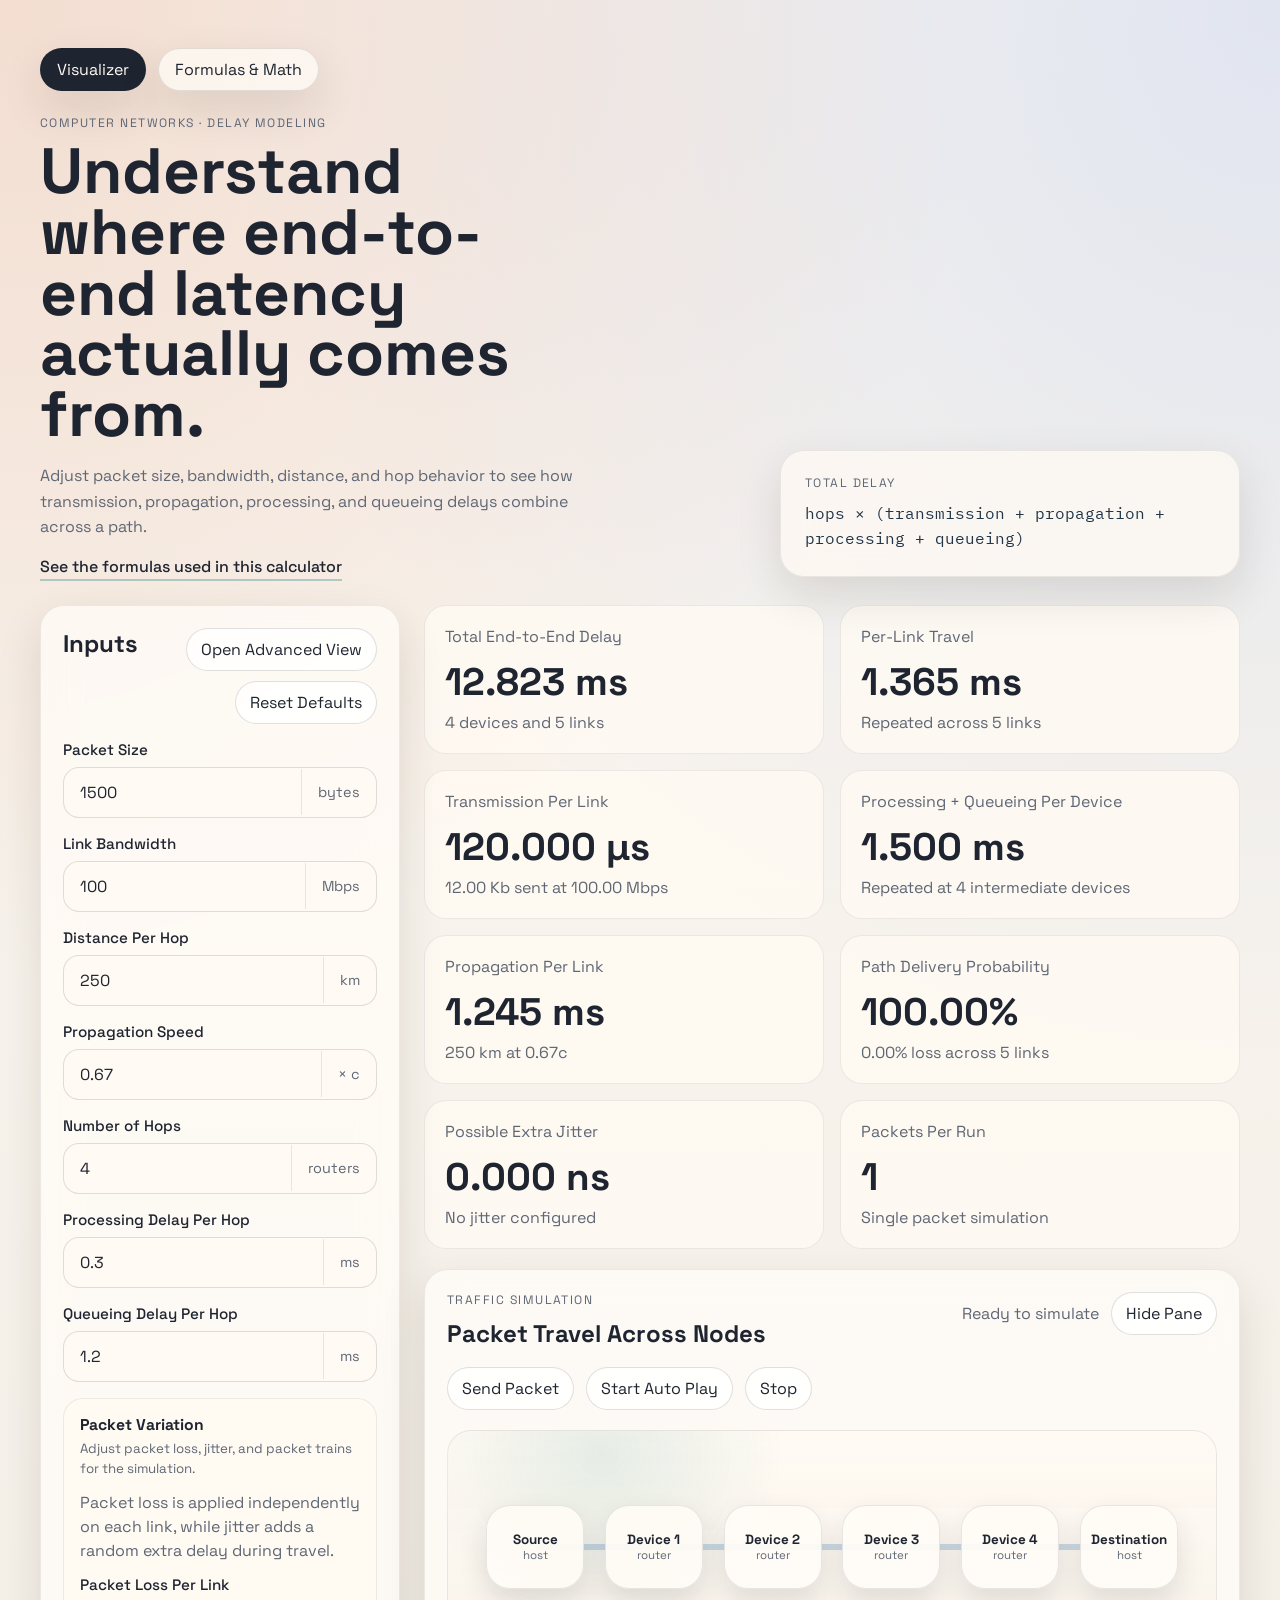
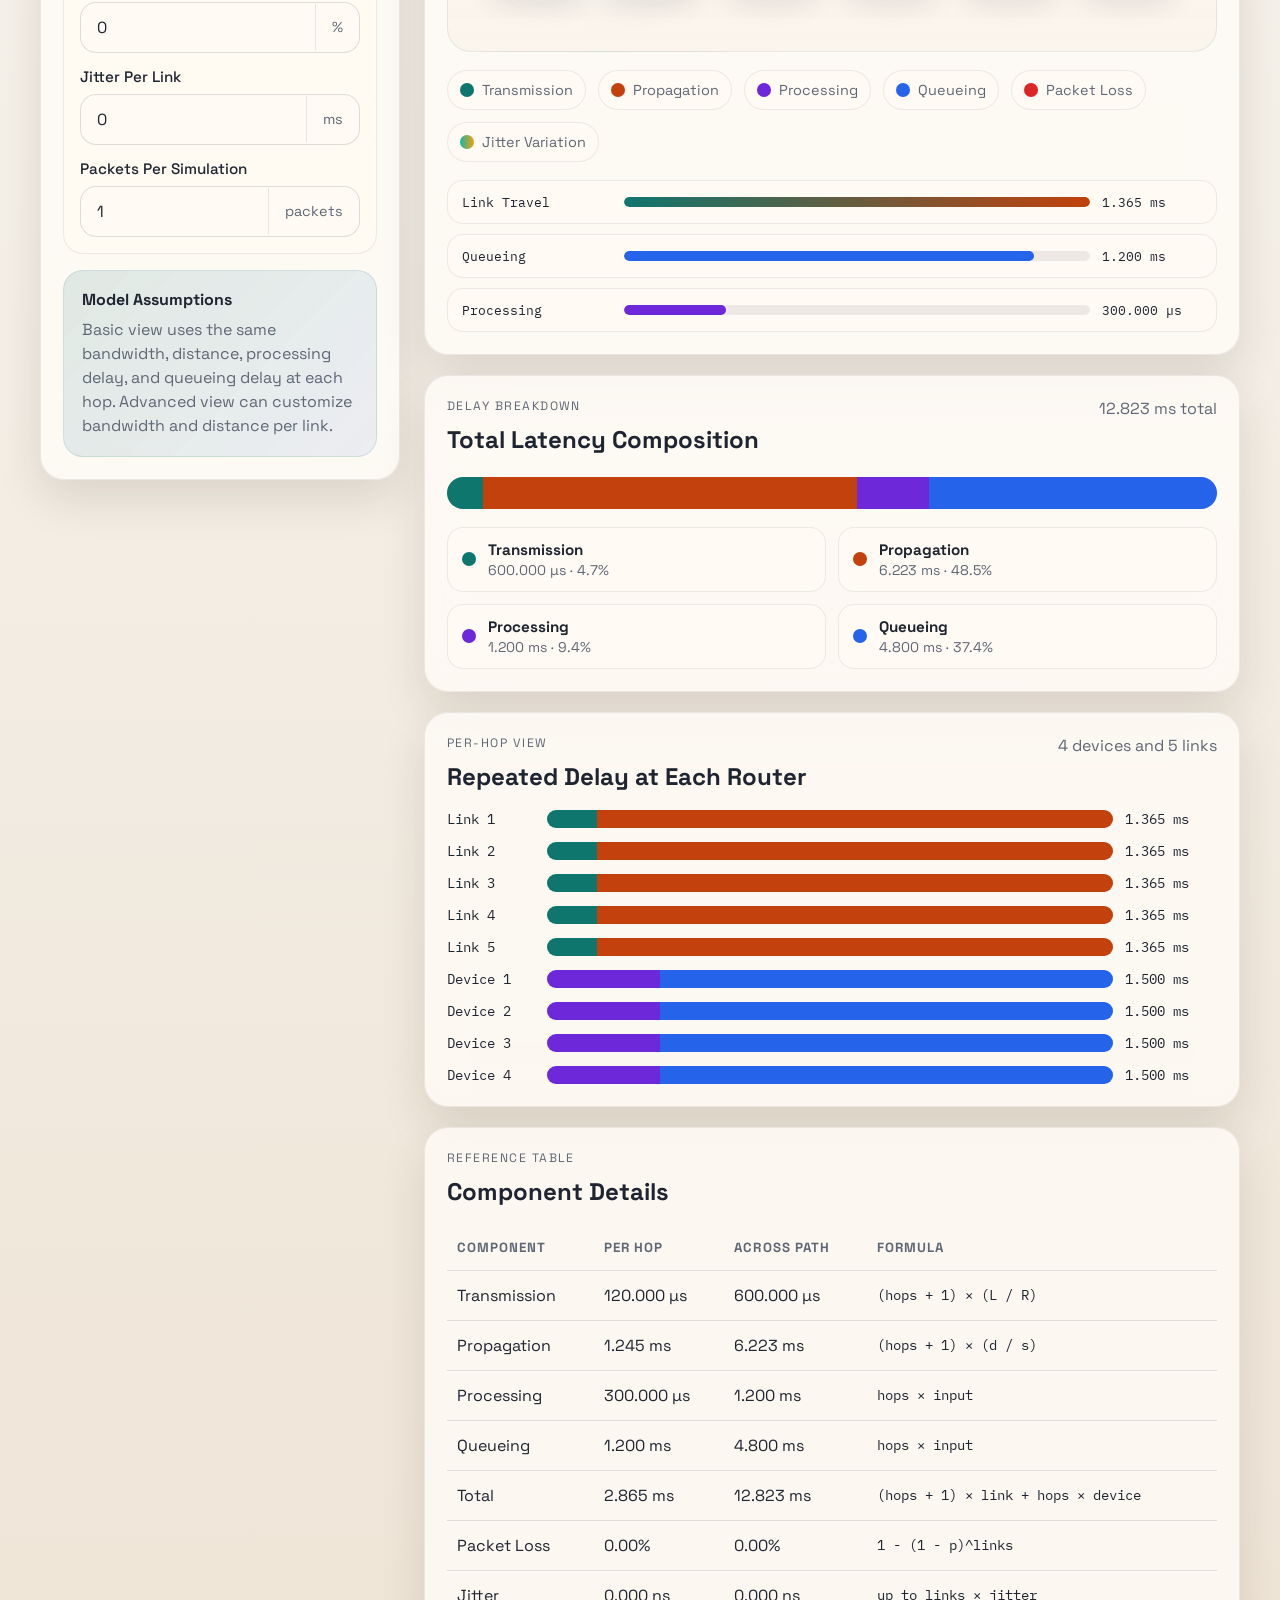
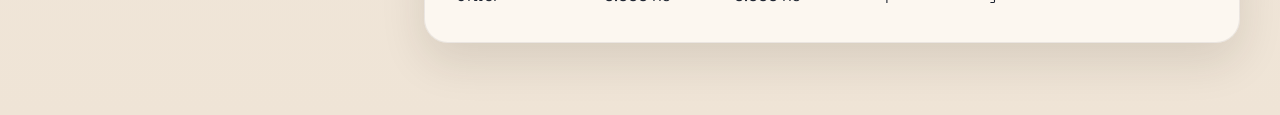
==== index.html @ 3c9ae309 "more updates" ====
<!DOCTYPE html>
<html lang="en">
  <head>
    <meta charset="UTF-8" />
    <meta name="viewport" content="width=device-width, initial-scale=1.0" />
    <title>Network Delay Visualizer</title>
    <link rel="preconnect" href="https://fonts.googleapis.com" />
    <link rel="preconnect" href="https://fonts.gstatic.com" crossorigin />
    <link
      href="https://fonts.googleapis.com/css2?family=Space+Grotesk:wght@400;500;700&family=IBM+Plex+Mono:wght@400;500&display=swap"
      rel="stylesheet"
    />
    <link rel="stylesheet" href="styles.css" />
  </head>
  <body>
    <main class="page-shell">
      <nav class="top-nav" aria-label="Primary">
        <a class="nav-link is-active" href="index.html">Visualizer</a>
        <a class="nav-link" href="formulas.html">Formulas &amp; Math</a>
      </nav>

      <section class="hero">
        <div class="hero-copy">
          <p class="eyebrow">Computer Networks · Delay Modeling</p>
          <h1>Understand where end-to-end latency actually comes from.</h1>
          <p class="hero-text">
            Adjust packet size, bandwidth, distance, and hop behavior to see how
            transmission, propagation, processing, and queueing delays combine
            across a path.
          </p>
          <p class="hero-link-row">
            <a class="inline-link" href="formulas.html">
              See the formulas used in this calculator
            </a>
          </p>
        </div>
        <div class="hero-formula">
          <p class="formula-label">Total Delay</p>
          <p class="formula">
            hops × (transmission + propagation + processing + queueing)
          </p>
        </div>
      </section>

      <section class="workspace">
        <form class="control-panel" id="controls">
          <div class="panel-heading">
            <h2>Inputs</h2>
            <div class="panel-actions">
              <button type="button" class="ghost-button" id="toggleAdvancedView">
                Open Advanced View
              </button>
              <button type="button" class="ghost-button" id="resetButton">
                Reset Defaults
              </button>
            </div>
          </div>

          <label class="control">
            <span>Packet Size</span>
            <div class="control-input">
              <input
                id="packetSize"
                name="packetSize"
                type="number"
                min="1"
                step="1"
                value="1500"
              />
              <span class="unit">bytes</span>
            </div>
          </label>

          <label class="control">
            <span>Link Bandwidth</span>
            <div class="control-input">
              <input
                id="bandwidthMbps"
                name="bandwidthMbps"
                type="number"
                min="0.001"
                step="0.001"
                value="100"
              />
              <span class="unit">Mbps</span>
            </div>
          </label>

          <label class="control">
            <span>Distance Per Hop</span>
            <div class="control-input">
              <input
                id="distanceKm"
                name="distanceKm"
                type="number"
                min="0"
                step="0.1"
                value="250"
              />
              <span class="unit">km</span>
            </div>
          </label>

          <label class="control">
            <span>Propagation Speed</span>
            <div class="control-input">
              <input
                id="propagationFactor"
                name="propagationFactor"
                type="number"
                min="0.01"
                max="1"
                step="0.01"
                value="0.67"
              />
              <span class="unit">× c</span>
            </div>
          </label>

          <label class="control">
            <span>Number of Hops</span>
            <div class="control-input">
              <input
                id="hops"
                name="hops"
                type="number"
                min="1"
                step="1"
                value="4"
              />
              <span class="unit">routers</span>
            </div>
          </label>

          <label class="control">
            <span>Processing Delay Per Hop</span>
            <div class="control-input">
              <input
                id="processingMs"
                name="processingMs"
                type="number"
                min="0"
                step="0.01"
                value="0.3"
              />
              <span class="unit">ms</span>
            </div>
          </label>

          <label class="control">
            <span>Queueing Delay Per Hop</span>
            <div class="control-input">
              <input
                id="queueingMs"
                name="queueingMs"
                type="number"
                min="0"
                step="0.01"
                value="1.2"
              />
              <span class="unit">ms</span>
            </div>
          </label>

          <section class="advanced-panel" id="advancedLinksPanel">
            <div class="advanced-panel-heading">
              <span>
                <strong>Packet Variation</strong>
                <small>
                  Adjust packet loss, jitter, and packet trains for the
                  simulation.
                </small>
              </span>
            </div>

            <p class="advanced-panel-copy">
              Packet loss is applied independently on each link, while jitter
              adds a random extra delay during travel.
            </p>

            <div class="advanced-panel-body">
              <label class="control">
                <span>Packet Loss Per Link</span>
                <div class="control-input">
                  <input
                    id="packetLossPercent"
                    name="packetLossPercent"
                    type="number"
                    min="0"
                    max="100"
                    step="0.1"
                    value="0"
                  />
                  <span class="unit">%</span>
                </div>
              </label>

              <label class="control">
                <span>Jitter Per Link</span>
                <div class="control-input">
                  <input
                    id="jitterMs"
                    name="jitterMs"
                    type="number"
                    min="0"
                    step="0.01"
                    value="0"
                  />
                  <span class="unit">ms</span>
                </div>
              </label>

              <label class="control">
                <span>Packets Per Simulation</span>
                <div class="control-input">
                  <input
                    id="packetCount"
                    name="packetCount"
                    type="number"
                    min="1"
                    max="100"
                    step="1"
                    value="1"
                  />
                  <span class="unit">packets</span>
                </div>
              </label>

              <div class="link-overrides-panel" id="linkOverridesPanel">
                <div class="advanced-link-grid" id="advancedLinkGrid"></div>
              </div>
            </div>
          </section>

          <div class="notes-card">
            <h3>Model Assumptions</h3>
            <p>
              Basic view uses the same bandwidth, distance, processing delay,
              and queueing delay at each hop. Advanced view can customize
              bandwidth and distance per link.
            </p>
          </div>
        </form>

        <section class="results-panel">
          <div class="summary-grid" id="summaryGrid"></div>

          <article class="visual-card simulation-card">
            <div class="card-header">
              <div>
                <p class="card-kicker">Traffic Simulation</p>
                <h2>Packet Travel Across Nodes</h2>
              </div>
              <div class="simulation-header-actions">
                <p class="card-caption" id="simulationStatus">
                  Ready to simulate
                </p>
                <button
                  type="button"
                  class="ghost-button simulation-toggle"
                  id="toggleSimulationPane"
                  aria-expanded="true"
                >
                  Hide Pane
                </button>
              </div>
            </div>

            <div class="simulation-pane-body" id="simulationPaneBody">
              <div class="simulation-controls" aria-label="Simulation controls">
                <button type="button" class="ghost-button" id="sendButton">
                  Send Packet
                </button>
                <button
                  type="button"
                  class="ghost-button"
                  id="toggleLoopButton"
                >
                  Start Auto Play
                </button>
                <button type="button" class="ghost-button" id="stopButton">
                  Stop
                </button>
              </div>

              <div class="simulation-stage" id="simulationStage">
                <div class="simulation-path" id="simulationPath"></div>
                <div class="packet-layer" id="packetLayer" aria-hidden="true"></div>
              </div>

              <div class="simulation-legend">
                <div class="legend-chip">
                  <span class="swatch" style="background:#0f766e;"></span>
                  <span>Transmission</span>
                </div>
                <div class="legend-chip">
                  <span class="swatch" style="background:#c2410c;"></span>
                  <span>Propagation</span>
                </div>
                <div class="legend-chip">
                  <span class="swatch" style="background:#6d28d9;"></span>
                  <span>Processing</span>
                </div>
                <div class="legend-chip">
                  <span class="swatch" style="background:#2563eb;"></span>
                  <span>Queueing</span>
                </div>
                <div class="legend-chip">
                  <span class="swatch" style="background:#dc2626;"></span>
                  <span>Packet Loss</span>
                </div>
                <div class="legend-chip">
                  <span
                    class="swatch"
                    style="background:linear-gradient(90deg, #14b8a6, #f59e0b);"
                  ></span>
                  <span>Jitter Variation</span>
                </div>
              </div>

              <div class="simulation-timeline" id="simulationTimeline"></div>
            </div>
          </article>

          <article class="visual-card">
            <div class="card-header">
              <div>
                <p class="card-kicker">Delay Breakdown</p>
                <h2>Total Latency Composition</h2>
              </div>
              <p class="card-caption" id="totalDelayLabel"></p>
            </div>
            <div class="stacked-bar" id="stackedBar" aria-hidden="true"></div>
            <div class="legend" id="legend"></div>
          </article>

          <article class="visual-card">
            <div class="card-header">
              <div>
                <p class="card-kicker">Per-Hop View</p>
                <h2>Repeated Delay at Each Router</h2>
              </div>
              <p class="card-caption" id="perHopLabel"></p>
            </div>
            <div class="hop-bars" id="hopBars"></div>
          </article>

          <article class="table-card">
            <div class="card-header">
              <div>
                <p class="card-kicker">Reference Table</p>
                <h2>Component Details</h2>
              </div>
            </div>
            <div class="table-wrap">
              <table>
                <thead>
                  <tr>
                    <th>Component</th>
                    <th>Per Hop</th>
                    <th>Across Path</th>
                    <th>Formula</th>
                  </tr>
                </thead>
                <tbody id="detailTable"></tbody>
              </table>
            </div>
          </article>
        </section>
      </section>
    </main>

    <script src="script.js"></script>
  </body>
</html>
---- styles.css ----
:root {
  --bg: #f4efe7;
  --panel: rgba(255, 252, 247, 0.8);
  --panel-strong: #fffaf3;
  --ink: #1e2430;
  --muted: #5f6775;
  --line: rgba(30, 36, 48, 0.12);
  --accent: #0f766e;
  --accent-2: #c2410c;
  --accent-3: #6d28d9;
  --accent-4: #2563eb;
  --shadow: 0 18px 45px rgba(40, 31, 20, 0.12);
  --radius: 24px;
}

* {
  box-sizing: border-box;
}

body {
  margin: 0;
  min-height: 100vh;
  font-family: "Space Grotesk", sans-serif;
  color: var(--ink);
  background:
    radial-gradient(circle at top left, rgba(194, 65, 12, 0.14), transparent 28%),
    radial-gradient(circle at top right, rgba(37, 99, 235, 0.12), transparent 30%),
    linear-gradient(180deg, #fbf7f1 0%, var(--bg) 55%, #efe4d6 100%);
}

button,
input {
  font: inherit;
}

.page-shell {
  width: min(1200px, calc(100% - 32px));
  margin: 0 auto;
  padding: 48px 0 72px;
}

.top-nav {
  display: flex;
  gap: 12px;
  margin-bottom: 24px;
  flex-wrap: wrap;
}

.nav-link,
.inline-link {
  color: var(--ink);
  text-decoration: none;
}

.nav-link {
  padding: 10px 16px;
  border-radius: 999px;
  border: 1px solid rgba(30, 36, 48, 0.12);
  background: rgba(255, 252, 247, 0.72);
  box-shadow: var(--shadow);
}

.nav-link.is-active {
  background: var(--ink);
  color: #fffaf3;
}

.hero-link-row {
  margin-top: 16px;
}

.inline-link {
  font-weight: 500;
  border-bottom: 2px solid rgba(15, 118, 110, 0.3);
  padding-bottom: 2px;
}

.hero {
  display: grid;
  gap: 24px;
  grid-template-columns: minmax(0, 1.4fr) minmax(280px, 0.9fr);
  align-items: end;
  margin-bottom: 28px;
}

.hero-single {
  grid-template-columns: 1fr;
}

.eyebrow,
.card-kicker,
.formula-label {
  margin: 0 0 10px;
  text-transform: uppercase;
  letter-spacing: 0.12em;
  font-size: 0.76rem;
  color: var(--muted);
}

h1,
h2,
h3,
p {
  margin: 0;
}

h1 {
  font-size: clamp(2.4rem, 5vw, 4.4rem);
  line-height: 0.95;
  max-width: 12ch;
}

.hero-text {
  margin-top: 18px;
  max-width: 58ch;
  line-height: 1.6;
  color: var(--muted);
}

.hero-formula {
  padding: 24px;
  border-radius: var(--radius);
  background: rgba(255, 250, 243, 0.72);
  border: 1px solid rgba(30, 36, 48, 0.08);
  box-shadow: var(--shadow);
  backdrop-filter: blur(18px);
}

.formula {
  font-family: "IBM Plex Mono", monospace;
  line-height: 1.6;
  color: #213547;
}

.workspace {
  display: grid;
  gap: 24px;
  grid-template-columns: minmax(280px, 360px) minmax(0, 1fr);
}

.control-panel,
.visual-card,
.table-card {
  border-radius: var(--radius);
  background: var(--panel);
  border: 1px solid rgba(30, 36, 48, 0.08);
  box-shadow: var(--shadow);
  backdrop-filter: blur(18px);
}

.control-panel {
  padding: 22px;
  display: grid;
  gap: 16px;
  align-self: start;
  position: sticky;
  top: 20px;
}

.panel-heading,
.card-header {
  display: flex;
  align-items: start;
  justify-content: space-between;
  gap: 16px;
}

.panel-actions {
  display: flex;
  gap: 10px;
  flex-wrap: wrap;
  justify-content: flex-end;
}

.ghost-button {
  border: 1px solid rgba(30, 36, 48, 0.14);
  background: rgba(255, 255, 255, 0.75);
  color: var(--ink);
  padding: 10px 14px;
  border-radius: 999px;
  cursor: pointer;
}

.control {
  display: grid;
  gap: 8px;
}

.control span:first-child {
  font-size: 0.95rem;
  font-weight: 500;
}

.control-input {
  display: grid;
  grid-template-columns: 1fr auto;
  align-items: center;
  border: 1px solid rgba(30, 36, 48, 0.14);
  background: var(--panel-strong);
  border-radius: 16px;
  overflow: hidden;
}

.control-input input {
  width: 100%;
  border: 0;
  background: transparent;
  padding: 14px 16px;
  color: var(--ink);
}

.control-input input:focus {
  outline: none;
}

.unit {
  padding: 14px 16px;
  border-left: 1px solid rgba(30, 36, 48, 0.1);
  color: var(--muted);
  font-size: 0.9rem;
  white-space: nowrap;
}

.notes-card {
  padding: 18px;
  border-radius: 20px;
  background: linear-gradient(135deg, rgba(15, 118, 110, 0.12), rgba(37, 99, 235, 0.08));
  border: 1px solid rgba(15, 118, 110, 0.12);
}

.notes-card h3 {
  font-size: 1rem;
  margin-bottom: 8px;
}

.notes-card p {
  color: var(--muted);
  line-height: 1.5;
}

.advanced-panel {
  display: grid;
  gap: 12px;
  padding: 16px;
  border-radius: 20px;
  background: rgba(255, 250, 243, 0.78);
  border: 1px solid rgba(30, 36, 48, 0.08);
}

.advanced-panel-heading span {
  display: grid;
  gap: 4px;
}

.advanced-panel-heading strong {
  font-size: 0.98rem;
}

.advanced-panel-heading small,
.advanced-panel-copy,
.advanced-link-meta {
  color: var(--muted);
  line-height: 1.5;
}

.advanced-panel-body {
  display: grid;
  gap: 14px;
}

.link-overrides-panel {
  display: grid;
  gap: 12px;
  padding-top: 6px;
  border-top: 1px solid rgba(30, 36, 48, 0.08);
}

.control-panel.is-basic .link-overrides-panel {
  display: none;
}

.control-panel.is-advanced .link-overrides-panel {
  display: grid;
}

.advanced-link-grid {
  display: grid;
  gap: 12px;
}

.advanced-link-card {
  display: grid;
  gap: 10px;
  padding: 14px;
  border-radius: 18px;
  background: rgba(255, 255, 255, 0.65);
  border: 1px solid rgba(30, 36, 48, 0.08);
}

.advanced-link-header {
  display: flex;
  align-items: baseline;
  justify-content: space-between;
  gap: 12px;
}

.advanced-link-inputs {
  display: grid;
  grid-template-columns: repeat(2, minmax(0, 1fr));
  gap: 10px;
}

.advanced-link-inputs .control {
  gap: 6px;
}

.results-panel {
  display: grid;
  gap: 20px;
}

.simulation-card {
  overflow: hidden;
}

.simulation-header-actions {
  display: grid;
  grid-template-columns: minmax(0, 1fr) auto;
  align-items: center;
  gap: 12px;
  justify-content: flex-end;
}

.simulation-toggle {
  white-space: nowrap;
}

.simulation-header-actions .card-caption {
  min-width: 0;
  min-height: 1.2em;
  white-space: nowrap;
  overflow: hidden;
  text-overflow: ellipsis;
}

.simulation-pane-body {
  display: grid;
  gap: 0;
}

.simulation-card.is-collapsed .simulation-pane-body {
  display: none;
}

.simulation-controls,
.simulation-legend {
  display: flex;
  gap: 12px;
  flex-wrap: wrap;
}

.simulation-controls {
  margin-top: 18px;
}

.simulation-stage {
  position: relative;
  min-height: 220px;
  margin-top: 20px;
  padding: 32px 18px 28px;
  border-radius: 24px;
  background:
    radial-gradient(circle at 20% 10%, rgba(15, 118, 110, 0.1), transparent 28%),
    linear-gradient(180deg, rgba(255, 250, 243, 0.94), rgba(249, 243, 234, 0.9));
  border: 1px solid rgba(30, 36, 48, 0.08);
}

.simulation-path {
  position: relative;
  min-height: 160px;
}

.packet-layer {
  position: absolute;
  inset: 0;
  pointer-events: none;
}

.path-link {
  position: absolute;
  height: 6px;
  border-radius: 999px;
  background: linear-gradient(90deg, rgba(15, 118, 110, 0.22), rgba(37, 99, 235, 0.22));
  transform: translateY(-50%);
}

.path-node {
  position: absolute;
  width: 98px;
  height: 84px;
  border-radius: 24px;
  transform: translate(-50%, -50%);
  background: rgba(255, 252, 247, 0.92);
  border: 1px solid rgba(30, 36, 48, 0.1);
  box-shadow: 0 14px 28px rgba(30, 36, 48, 0.12);
  display: grid;
  place-items: center;
  text-align: center;
  padding: 10px;
}

.path-node-copy {
  width: 100%;
  display: grid;
  justify-items: center;
  text-align: center;
}

.path-node strong,
.path-node span {
  display: block;
}

.path-node strong {
  font-size: 0.84rem;
  white-space: nowrap;
}

.path-node span {
  color: var(--muted);
  font-size: 0.72rem;
  line-height: 1.3;
}

.path-node.is-active {
  border-color: rgba(15, 118, 110, 0.35);
  box-shadow: 0 0 0 5px rgba(15, 118, 110, 0.12), 0 18px 30px rgba(30, 36, 48, 0.16);
}

.packet {
  position: absolute;
  top: 0;
  left: 0;
  width: var(--packet-size, 22px);
  height: var(--packet-size, 22px);
  border-radius: 50%;
  background: linear-gradient(135deg, #0f766e, #2563eb);
  box-shadow:
    0 0 0 var(--packet-glow, 6px) rgba(37, 99, 235, 0.12),
    0 10px 24px rgba(37, 99, 235, 0.28);
  transform: translate(-50%, -50%) scale(0);
  transition: transform 140ms ease;
}

.packet.is-visible {
  transform: translate(-50%, -50%) scale(1);
}

.packet.is-fading {
  opacity: 0;
}

.packet.is-lost {
  background: linear-gradient(135deg, #dc2626, #f97316);
  box-shadow:
    0 0 0 var(--packet-glow, 6px) rgba(220, 38, 38, 0.14),
    0 10px 24px rgba(220, 38, 38, 0.3);
}

.simulation-legend {
  margin-top: 18px;
}

.legend-chip {
  display: inline-flex;
  align-items: center;
  gap: 8px;
  padding: 10px 12px;
  border-radius: 999px;
  background: rgba(255, 250, 243, 0.82);
  border: 1px solid rgba(30, 36, 48, 0.08);
  color: var(--muted);
  font-size: 0.9rem;
}

.simulation-timeline {
  display: grid;
  gap: 10px;
  margin-top: 18px;
}

.timeline-step {
  display: grid;
  grid-template-columns: 150px minmax(0, 1fr) 100px;
  gap: 12px;
  align-items: center;
  padding: 12px 14px;
  border-radius: 16px;
  background: rgba(255, 250, 243, 0.82);
  border: 1px solid rgba(30, 36, 48, 0.08);
}

.timeline-step.is-active {
  border-color: rgba(15, 118, 110, 0.32);
  box-shadow: 0 0 0 4px rgba(15, 118, 110, 0.08);
}

.timeline-label,
.timeline-duration {
  font-family: "IBM Plex Mono", monospace;
  font-size: 0.84rem;
}

.timeline-track {
  height: 10px;
  border-radius: 999px;
  overflow: hidden;
  background: rgba(30, 36, 48, 0.08);
}

.timeline-fill {
  height: 100%;
  border-radius: 999px;
}

.formula-layout {
  display: grid;
  grid-template-columns: repeat(2, minmax(0, 1fr));
  gap: 20px;
}

.formula-card {
  padding: 24px;
  border-radius: var(--radius);
  background: var(--panel);
  border: 1px solid rgba(30, 36, 48, 0.08);
  box-shadow: var(--shadow);
  backdrop-filter: blur(18px);
}

.formula-card-wide {
  grid-column: 1 / -1;
}

.math-block,
.math-inline {
  font-family: "IBM Plex Mono", monospace;
  color: #213547;
}

.math-block {
  margin: 18px 0;
  padding: 18px;
  border-radius: 18px;
  background: rgba(255, 250, 243, 0.82);
  border: 1px solid rgba(30, 36, 48, 0.08);
  font-size: clamp(1rem, 2vw, 1.2rem);
  line-height: 1.7;
}

.formula-copy {
  color: var(--muted);
  line-height: 1.65;
}

.symbol-grid,
.worked-grid {
  display: grid;
  gap: 14px;
}

.symbol-grid {
  grid-template-columns: repeat(2, minmax(0, 1fr));
  margin-top: 18px;
}

.symbol-item,
.worked-step {
  padding: 16px;
  border-radius: 18px;
  background: rgba(255, 250, 243, 0.82);
  border: 1px solid rgba(30, 36, 48, 0.08);
}

.symbol-item {
  display: grid;
  gap: 6px;
}

.symbol-item strong {
  font-family: "IBM Plex Mono", monospace;
  font-size: 1.1rem;
}

.symbol-item span,
.worked-step p,
.explanation-list p {
  color: var(--muted);
  line-height: 1.6;
}

.worked-grid {
  grid-template-columns: repeat(2, minmax(0, 1fr));
  margin-top: 18px;
}

.worked-step {
  display: grid;
  gap: 8px;
}

.worked-step h3 {
  font-size: 1rem;
}

.explanation-list {
  display: grid;
  gap: 8px;
  margin-top: 12px;
}

.summary-grid {
  display: grid;
  grid-template-columns: repeat(2, minmax(0, 1fr));
  gap: 16px;
}

.summary-card {
  padding: 20px;
  border-radius: 22px;
  background: rgba(255, 250, 243, 0.8);
  border: 1px solid rgba(30, 36, 48, 0.08);
}

.summary-card p {
  color: var(--muted);
}

.summary-value {
  display: block;
  font-size: clamp(1.8rem, 3vw, 2.4rem);
  margin: 10px 0 6px;
}

.visual-card,
.table-card {
  padding: 22px;
}

.card-caption {
  color: var(--muted);
  text-align: right;
}

.stacked-bar {
  display: flex;
  height: 32px;
  border-radius: 999px;
  overflow: hidden;
  margin: 22px 0 18px;
  background: rgba(30, 36, 48, 0.08);
}

.stacked-bar-segment {
  min-width: 0;
}

.legend {
  display: grid;
  grid-template-columns: repeat(2, minmax(0, 1fr));
  gap: 12px;
}

.legend-item {
  display: flex;
  align-items: center;
  gap: 12px;
  padding: 12px 14px;
  border-radius: 16px;
  background: rgba(255, 250, 243, 0.8);
  border: 1px solid rgba(30, 36, 48, 0.08);
}

.swatch {
  width: 14px;
  height: 14px;
  border-radius: 999px;
  flex: 0 0 auto;
}

.legend-text {
  display: grid;
  gap: 2px;
}

.legend-text strong {
  font-size: 0.95rem;
}

.legend-text span {
  color: var(--muted);
  font-size: 0.88rem;
}

.hop-bars {
  display: grid;
  gap: 14px;
  margin-top: 18px;
}

.hop-row {
  display: grid;
  grid-template-columns: 88px minmax(0, 1fr) 92px;
  align-items: center;
  gap: 12px;
}

.hop-label,
.hop-total {
  font-family: "IBM Plex Mono", monospace;
  font-size: 0.88rem;
}

.hop-track {
  display: flex;
  height: 18px;
  border-radius: 999px;
  overflow: hidden;
  background: rgba(30, 36, 48, 0.08);
}

.table-wrap {
  overflow-x: auto;
  margin-top: 18px;
}

table {
  width: 100%;
  border-collapse: collapse;
}

th,
td {
  text-align: left;
  padding: 14px 10px;
  border-bottom: 1px solid var(--line);
}

th {
  color: var(--muted);
  font-size: 0.83rem;
  text-transform: uppercase;
  letter-spacing: 0.08em;
}

tbody tr:last-child td {
  border-bottom: 0;
}

.formula-cell {
  font-family: "IBM Plex Mono", monospace;
  font-size: 0.85rem;
}

@media (max-width: 980px) {
  .hero,
  .workspace,
  .formula-layout {
    grid-template-columns: 1fr;
  }

  .control-panel {
    position: static;
  }
}

@media (max-width: 680px) {
  .page-shell {
    width: min(100% - 20px, 1200px);
    padding-top: 28px;
  }

  .summary-grid,
  .legend,
  .symbol-grid,
  .worked-grid {
    grid-template-columns: 1fr;
  }

  .panel-actions {
    justify-content: flex-start;
  }

  .advanced-link-inputs {
    grid-template-columns: 1fr;
  }

  .simulation-header-actions {
    grid-template-columns: 1fr;
    justify-content: flex-start;
  }

  .timeline-step {
    grid-template-columns: 1fr;
  }

  .panel-heading,
  .card-header,
  .hop-row {
    grid-template-columns: 1fr;
  }

  .hop-row {
    display: grid;
  }

  .card-caption {
    text-align: left;
  }

  .simulation-header-actions .card-caption {
    white-space: normal;
    overflow: visible;
    text-overflow: clip;
  }
}
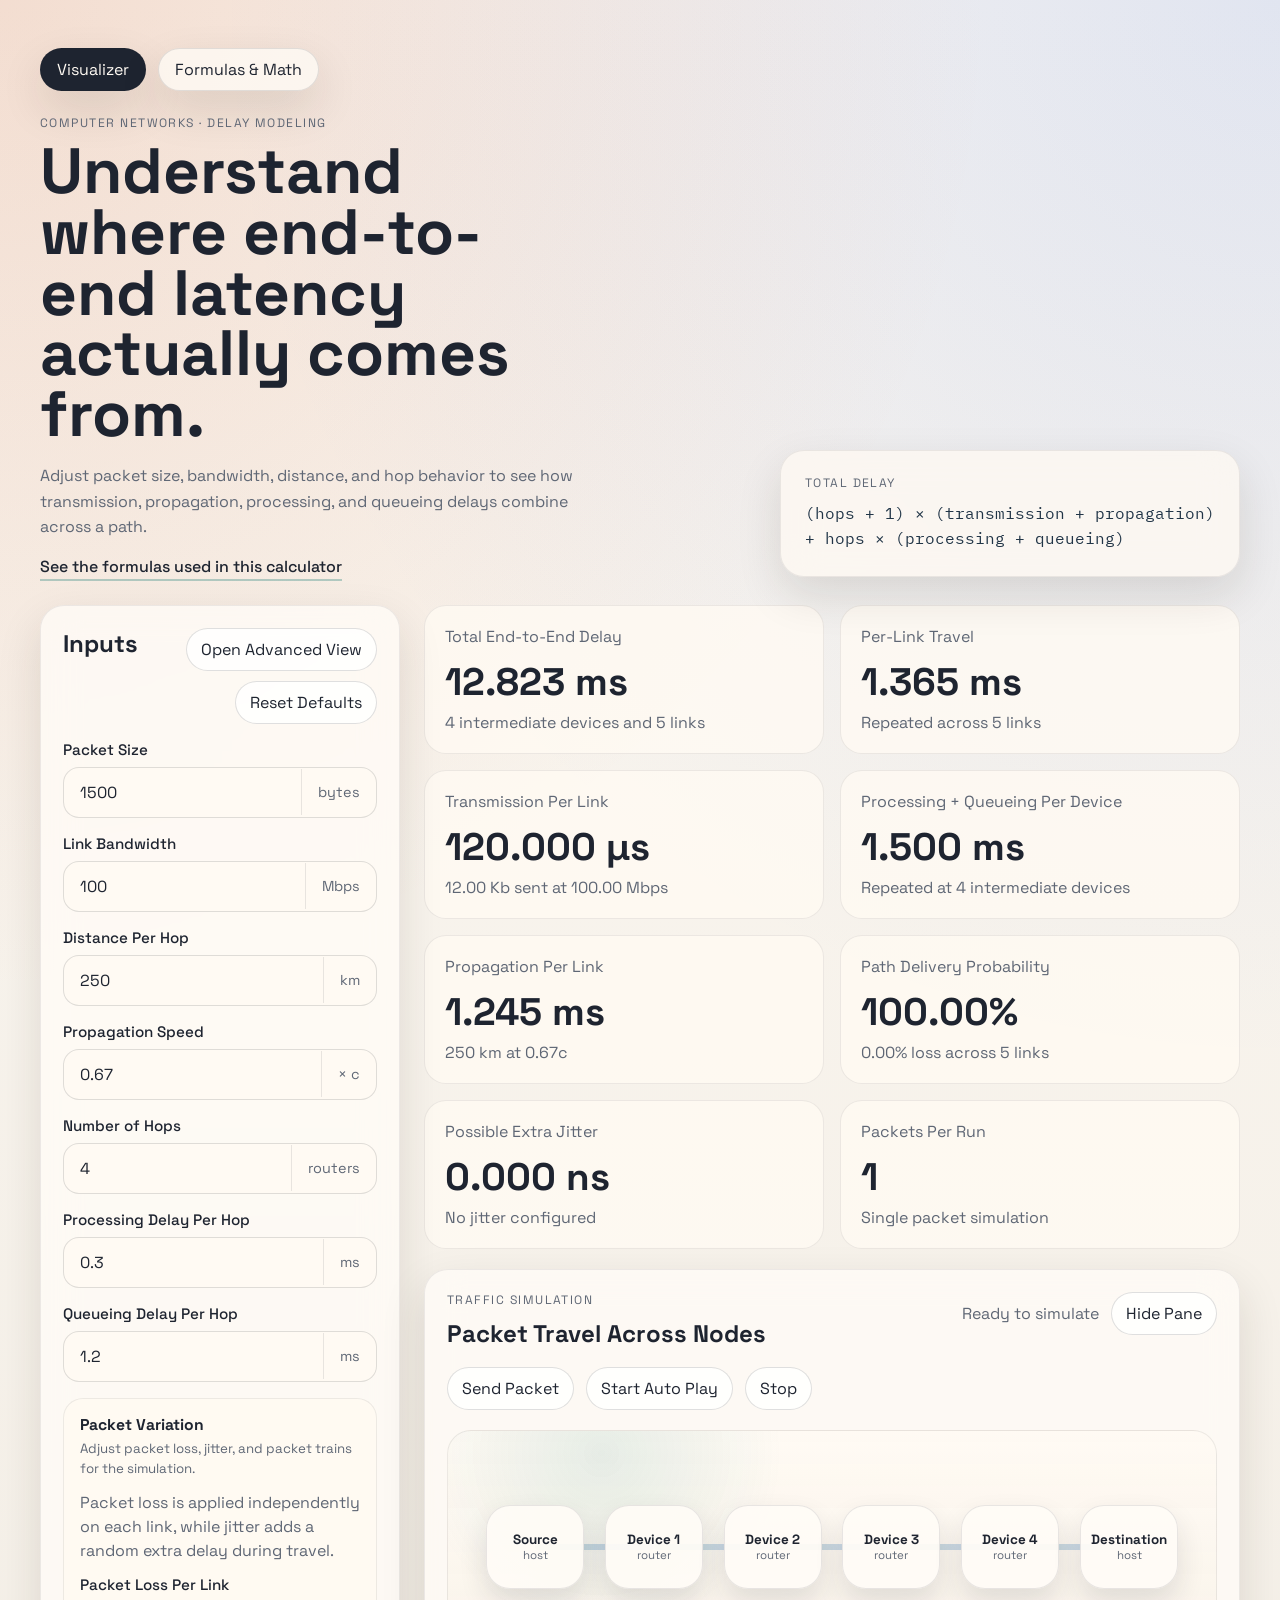
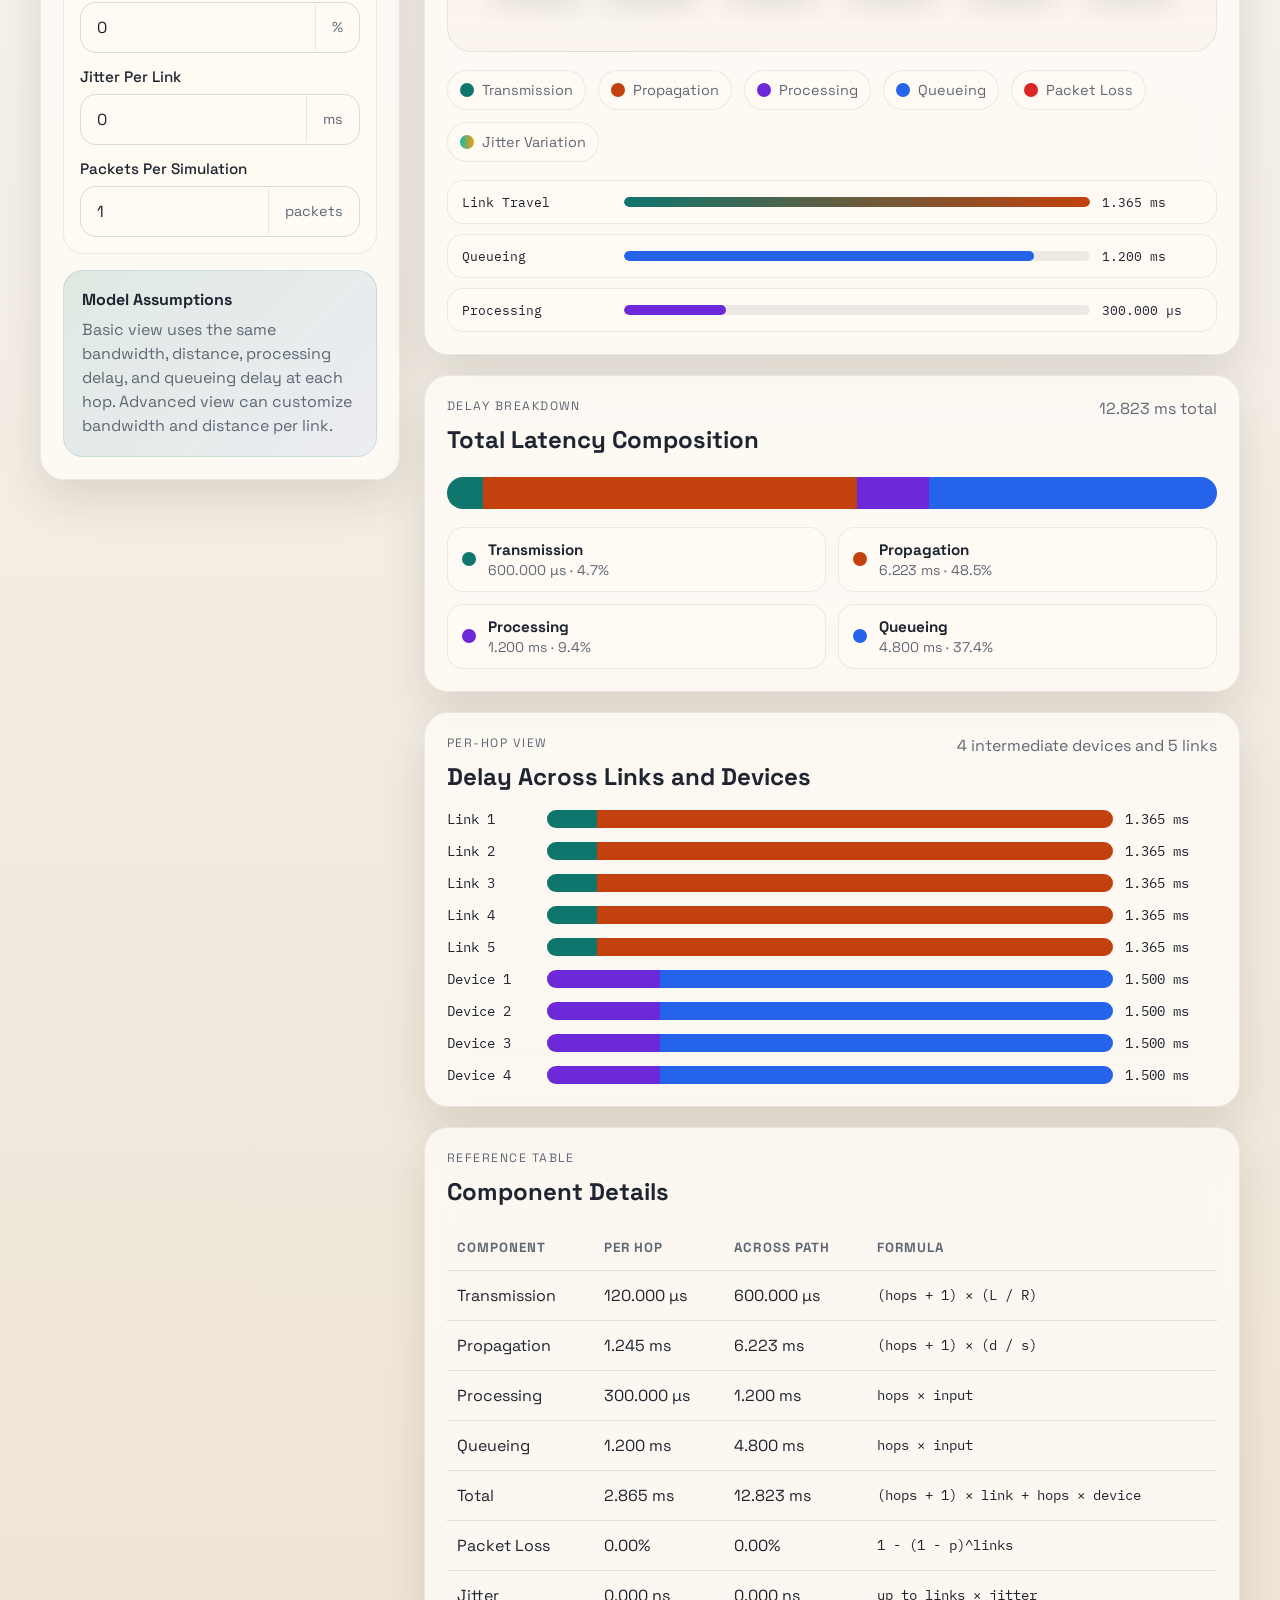
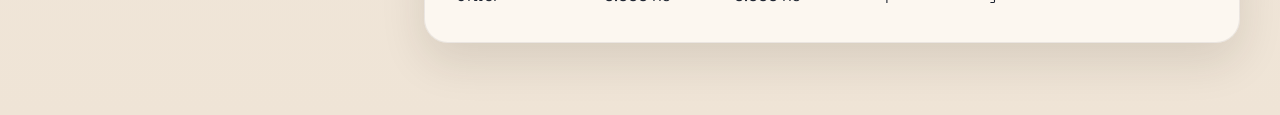
==== commit 3285814d: "some minimal changes" ====
--- a/index.html
+++ b/index.html
@@ -37,7 +37,7 @@
         <div class="hero-formula">
           <p class="formula-label">Total Delay</p>
           <p class="formula">
-            hops × (transmission + propagation + processing + queueing)
+            (hops + 1) × (transmission + propagation) + hops × (processing + queueing)
           </p>
         </div>
       </section>
@@ -124,7 +124,7 @@
                 id="hops"
                 name="hops"
                 type="number"
-                min="1"
+                min="0"
                 step="1"
                 value="4"
               />
@@ -338,7 +338,7 @@
             <div class="card-header">
               <div>
                 <p class="card-kicker">Per-Hop View</p>
-                <h2>Repeated Delay at Each Router</h2>
+                <h2>Delay Across Links and Devices</h2>
               </div>
               <p class="card-caption" id="perHopLabel"></p>
             </div>
--- a/styles.css
+++ b/styles.css
@@ -449,7 +449,8 @@
     0 0 0 var(--packet-glow, 6px) rgba(37, 99, 235, 0.12),
     0 10px 24px rgba(37, 99, 235, 0.28);
   transform: translate(-50%, -50%) scale(0);
-  transition: transform 140ms ease;
+  opacity: 1;
+  transition: transform 180ms ease, opacity 220ms ease, box-shadow 220ms ease;
 }
 
 .packet.is-visible {
@@ -458,6 +459,14 @@
 
 .packet.is-fading {
   opacity: 0;
+}
+
+.packet.is-arrived {
+  box-shadow:
+    0 0 0 calc(var(--packet-glow, 6px) + 4px) rgba(15, 118, 110, 0.16),
+    0 0 0 calc(var(--packet-glow, 6px) + 10px) rgba(37, 99, 235, 0.08),
+    0 12px 28px rgba(15, 118, 110, 0.22);
+  animation: packet-arrival 420ms ease-out forwards;
 }
 
 .packet.is-lost {
@@ -465,6 +474,23 @@
   box-shadow:
     0 0 0 var(--packet-glow, 6px) rgba(220, 38, 38, 0.14),
     0 10px 24px rgba(220, 38, 38, 0.3);
+}
+
+@keyframes packet-arrival {
+  0% {
+    transform: translate(-50%, -50%) scale(1);
+    opacity: 1;
+  }
+
+  45% {
+    transform: translate(-50%, -50%) scale(1.22);
+    opacity: 1;
+  }
+
+  100% {
+    transform: translate(-50%, -50%) scale(0.82);
+    opacity: 0.18;
+  }
 }
 
 .simulation-legend {
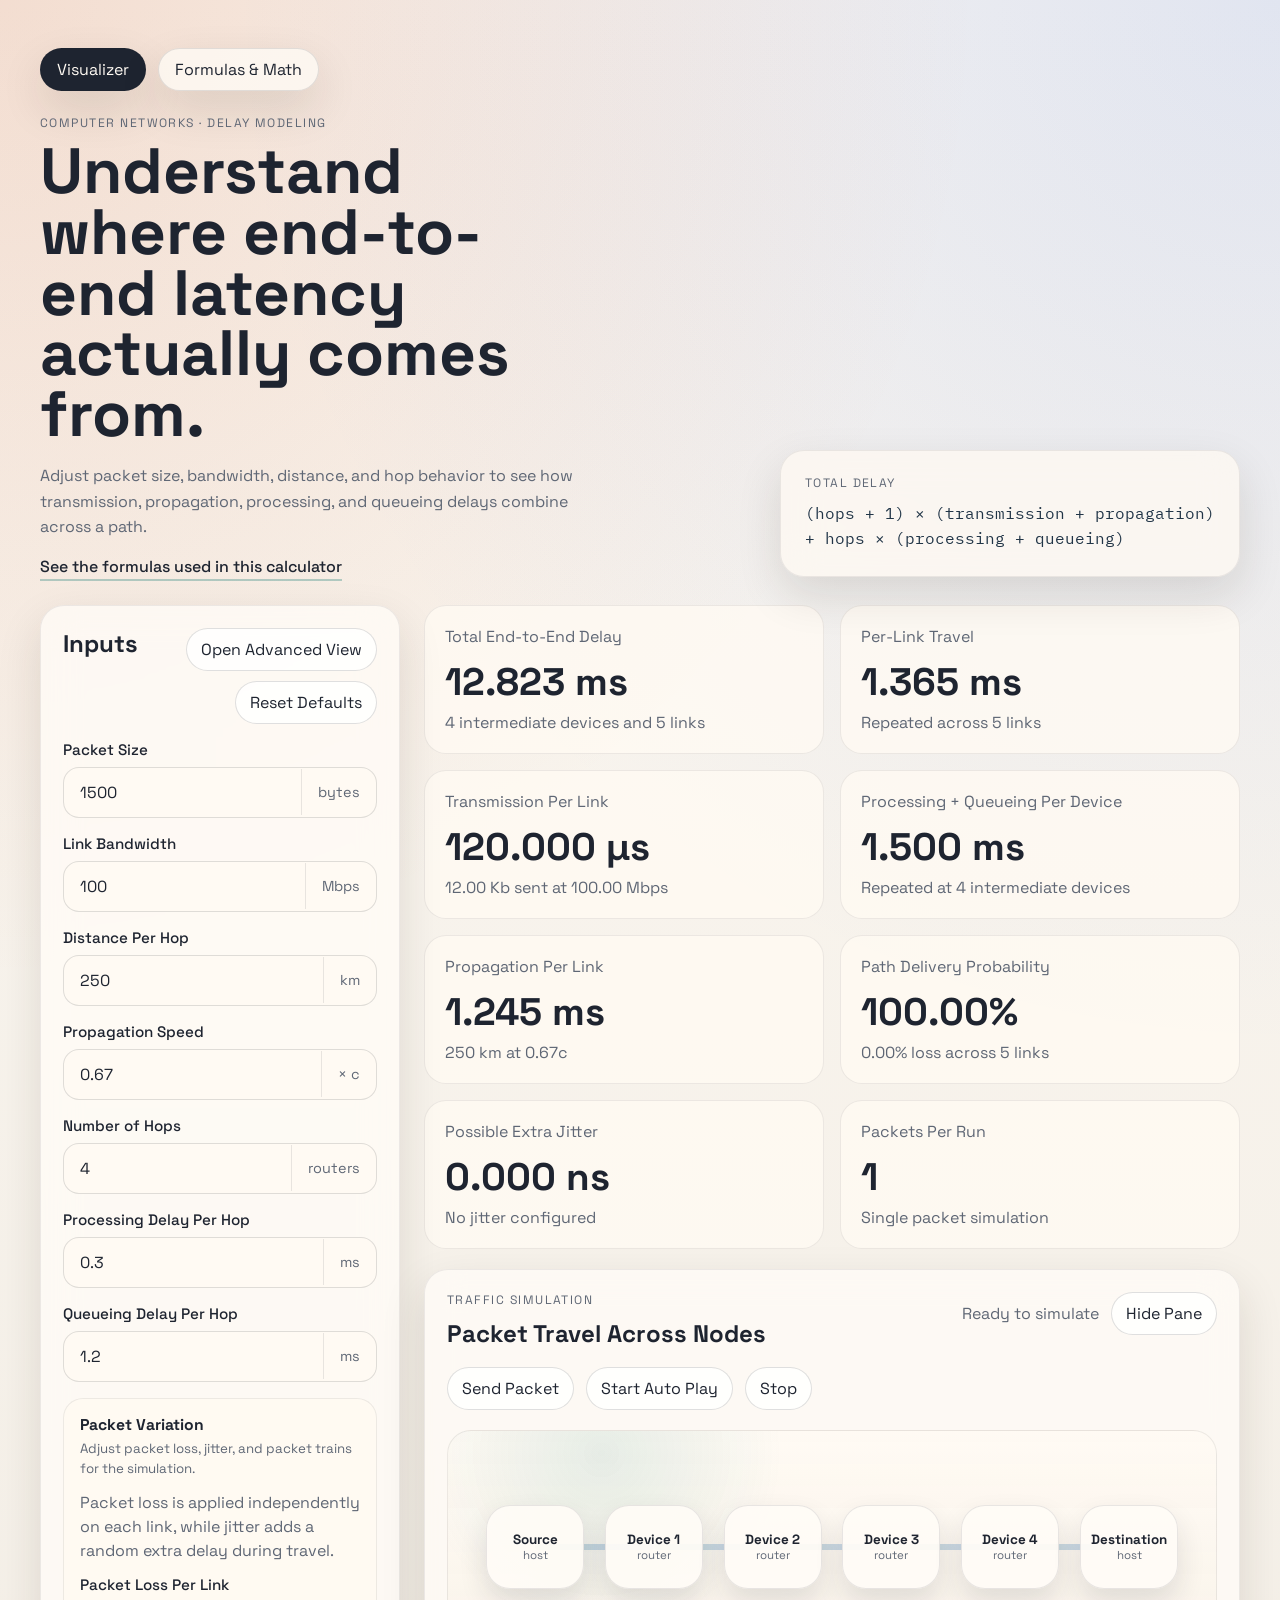
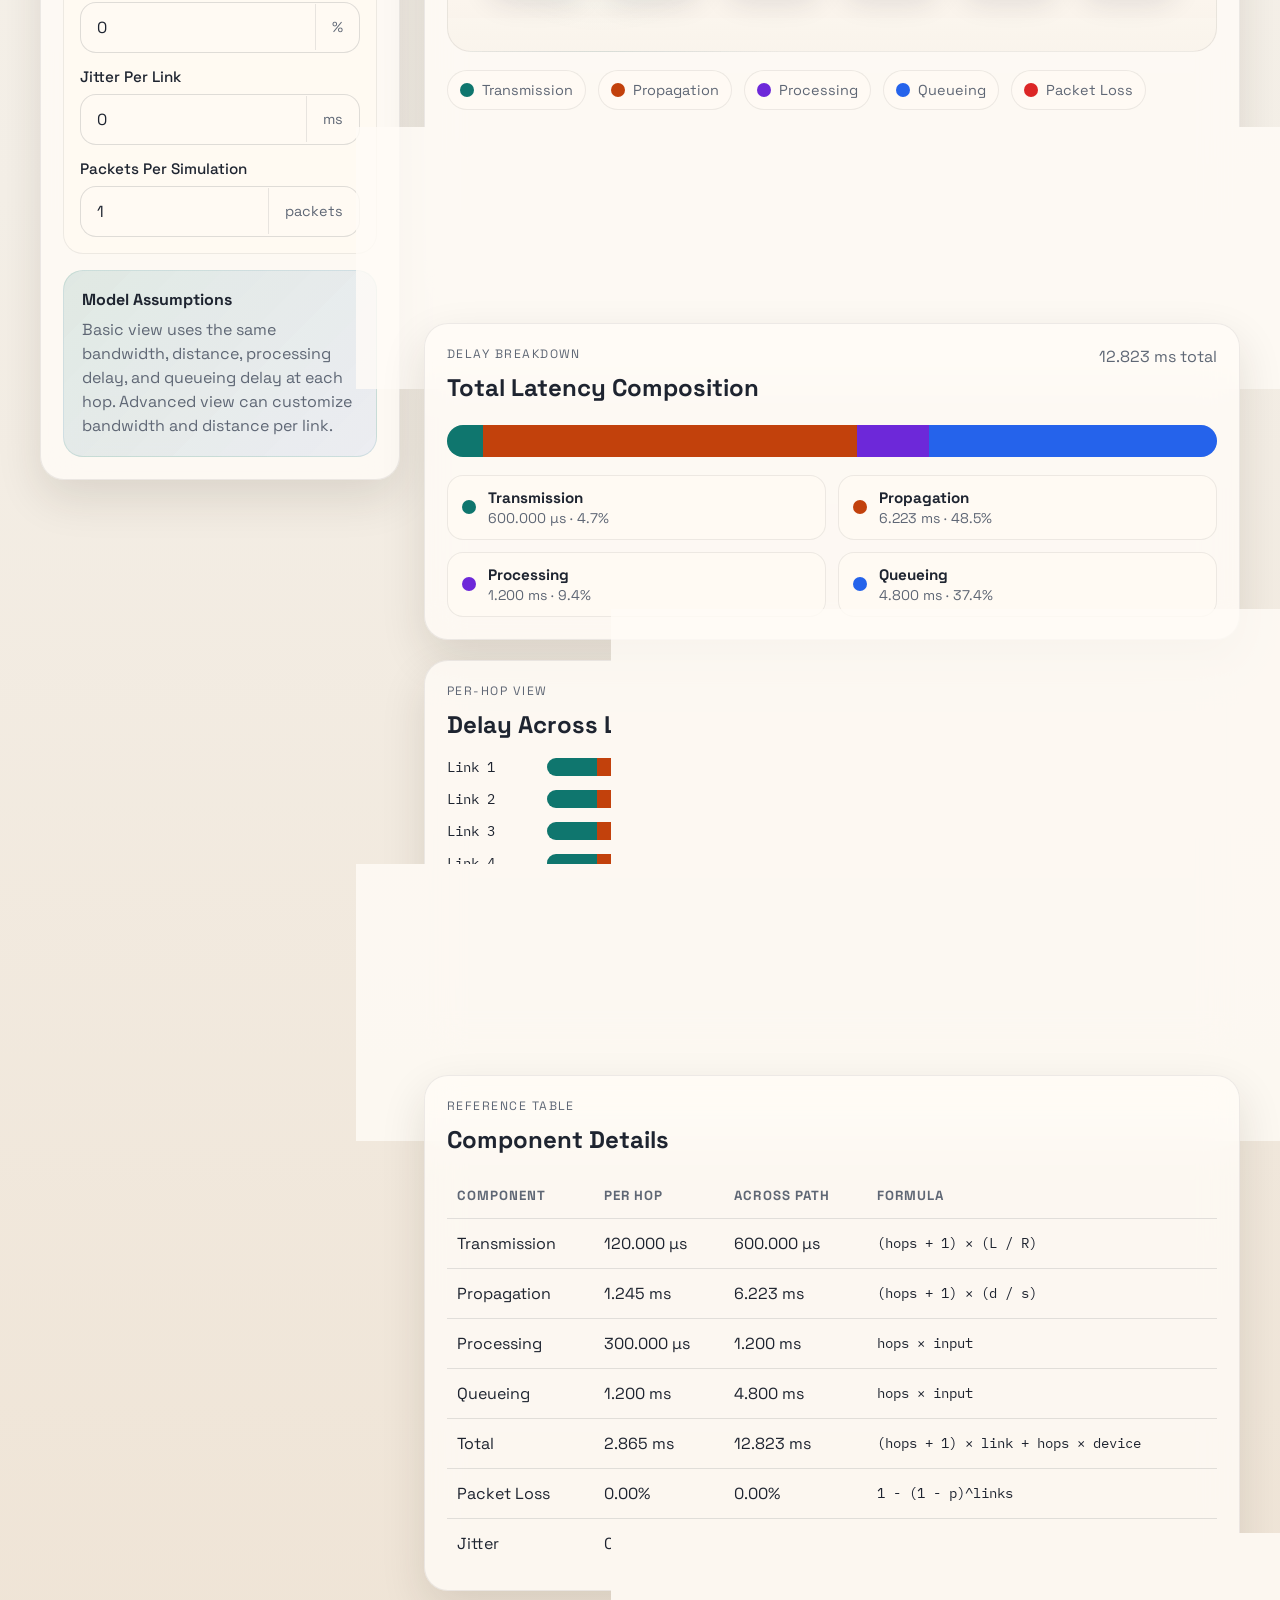
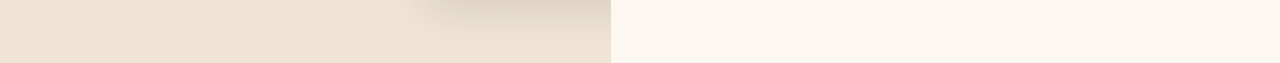
==== commit 245334fa: "Remove Jitter Variation legend and adjust grid layout in styles" ====
--- a/index.html
+++ b/index.html
@@ -309,13 +309,6 @@
                   <span class="swatch" style="background:#dc2626;"></span>
                   <span>Packet Loss</span>
                 </div>
-                <div class="legend-chip">
-                  <span
-                    class="swatch"
-                    style="background:linear-gradient(90deg, #14b8a6, #f59e0b);"
-                  ></span>
-                  <span>Jitter Variation</span>
-                </div>
               </div>
 
               <div class="simulation-timeline" id="simulationTimeline"></div>
--- a/styles.css
+++ b/styles.css
@@ -306,12 +306,17 @@
 
 .advanced-link-inputs {
   display: grid;
-  grid-template-columns: repeat(2, minmax(0, 1fr));
+  grid-template-columns: minmax(0, 1fr);
   gap: 10px;
 }
 
 .advanced-link-inputs .control {
   gap: 6px;
+}
+
+.advanced-link-inputs .control-input input {
+  min-width: 0;
+  padding-right: 20px;
 }
 
 .results-panel {
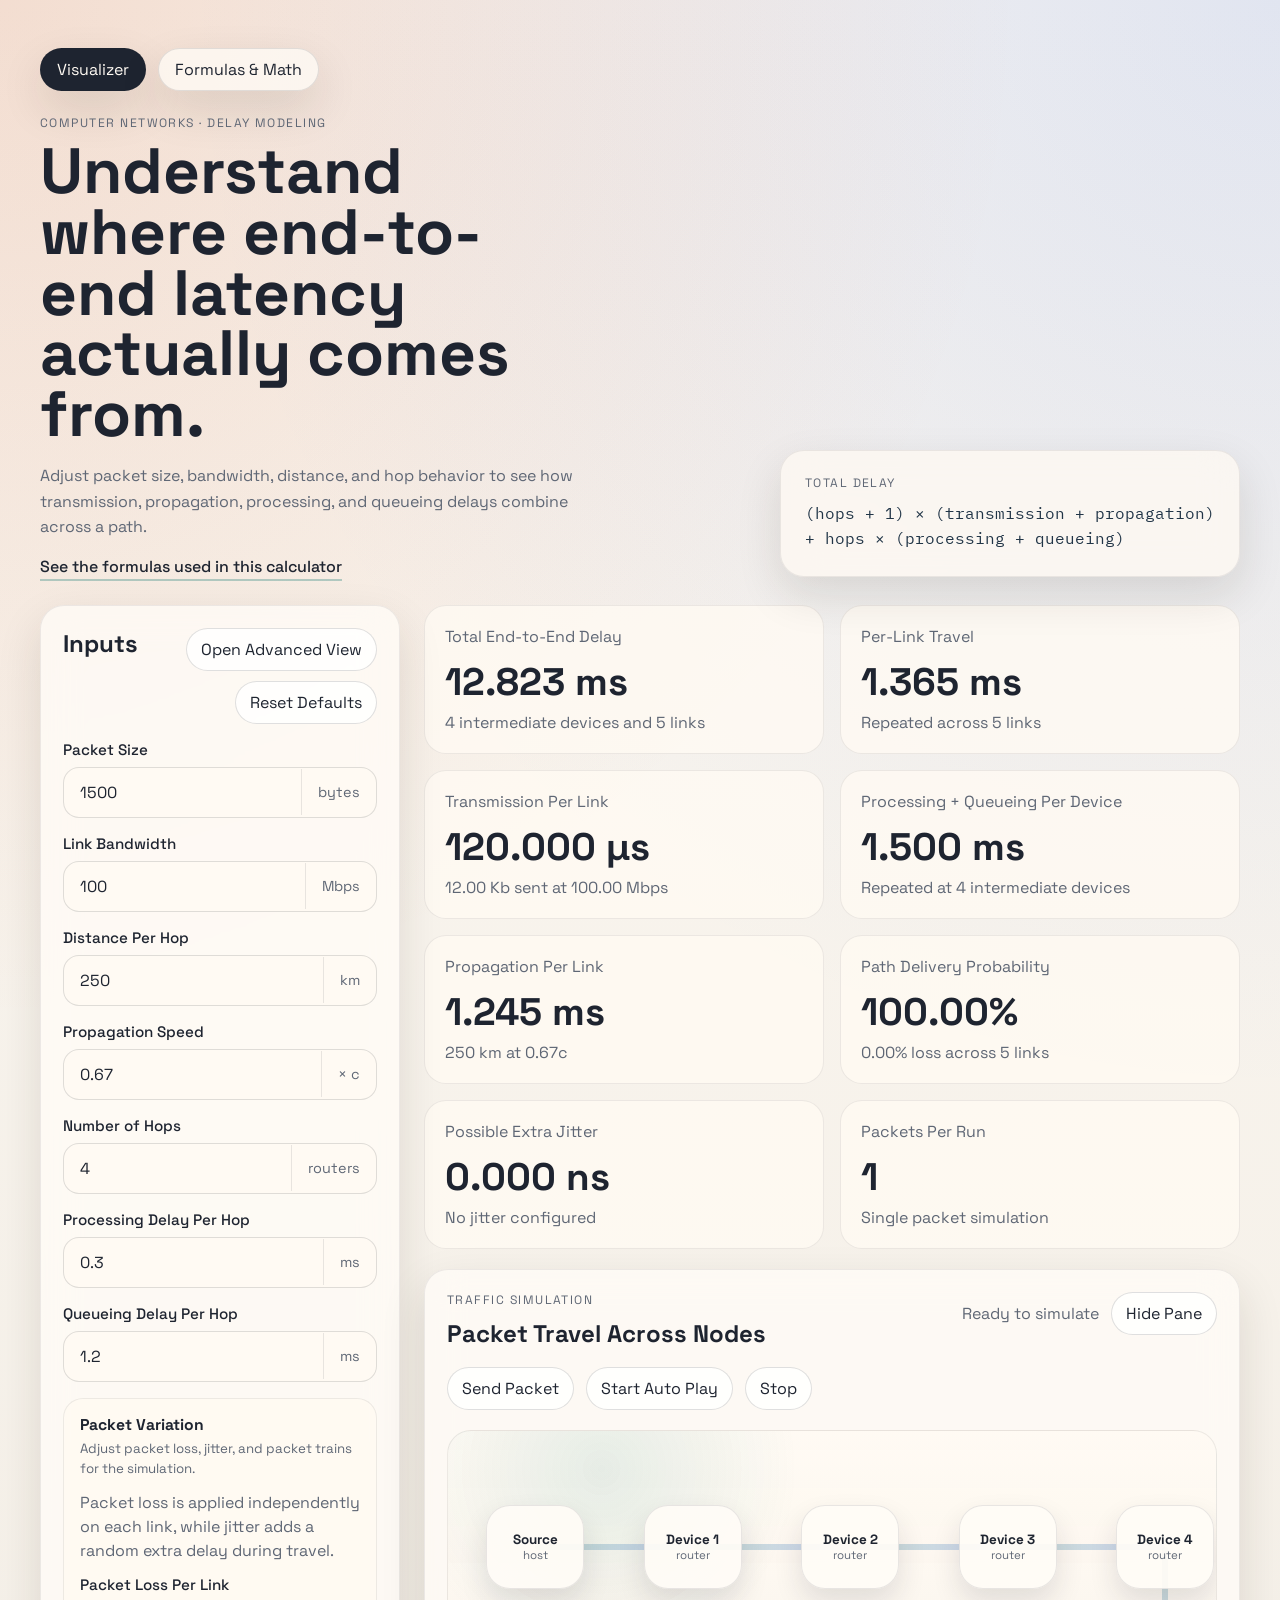
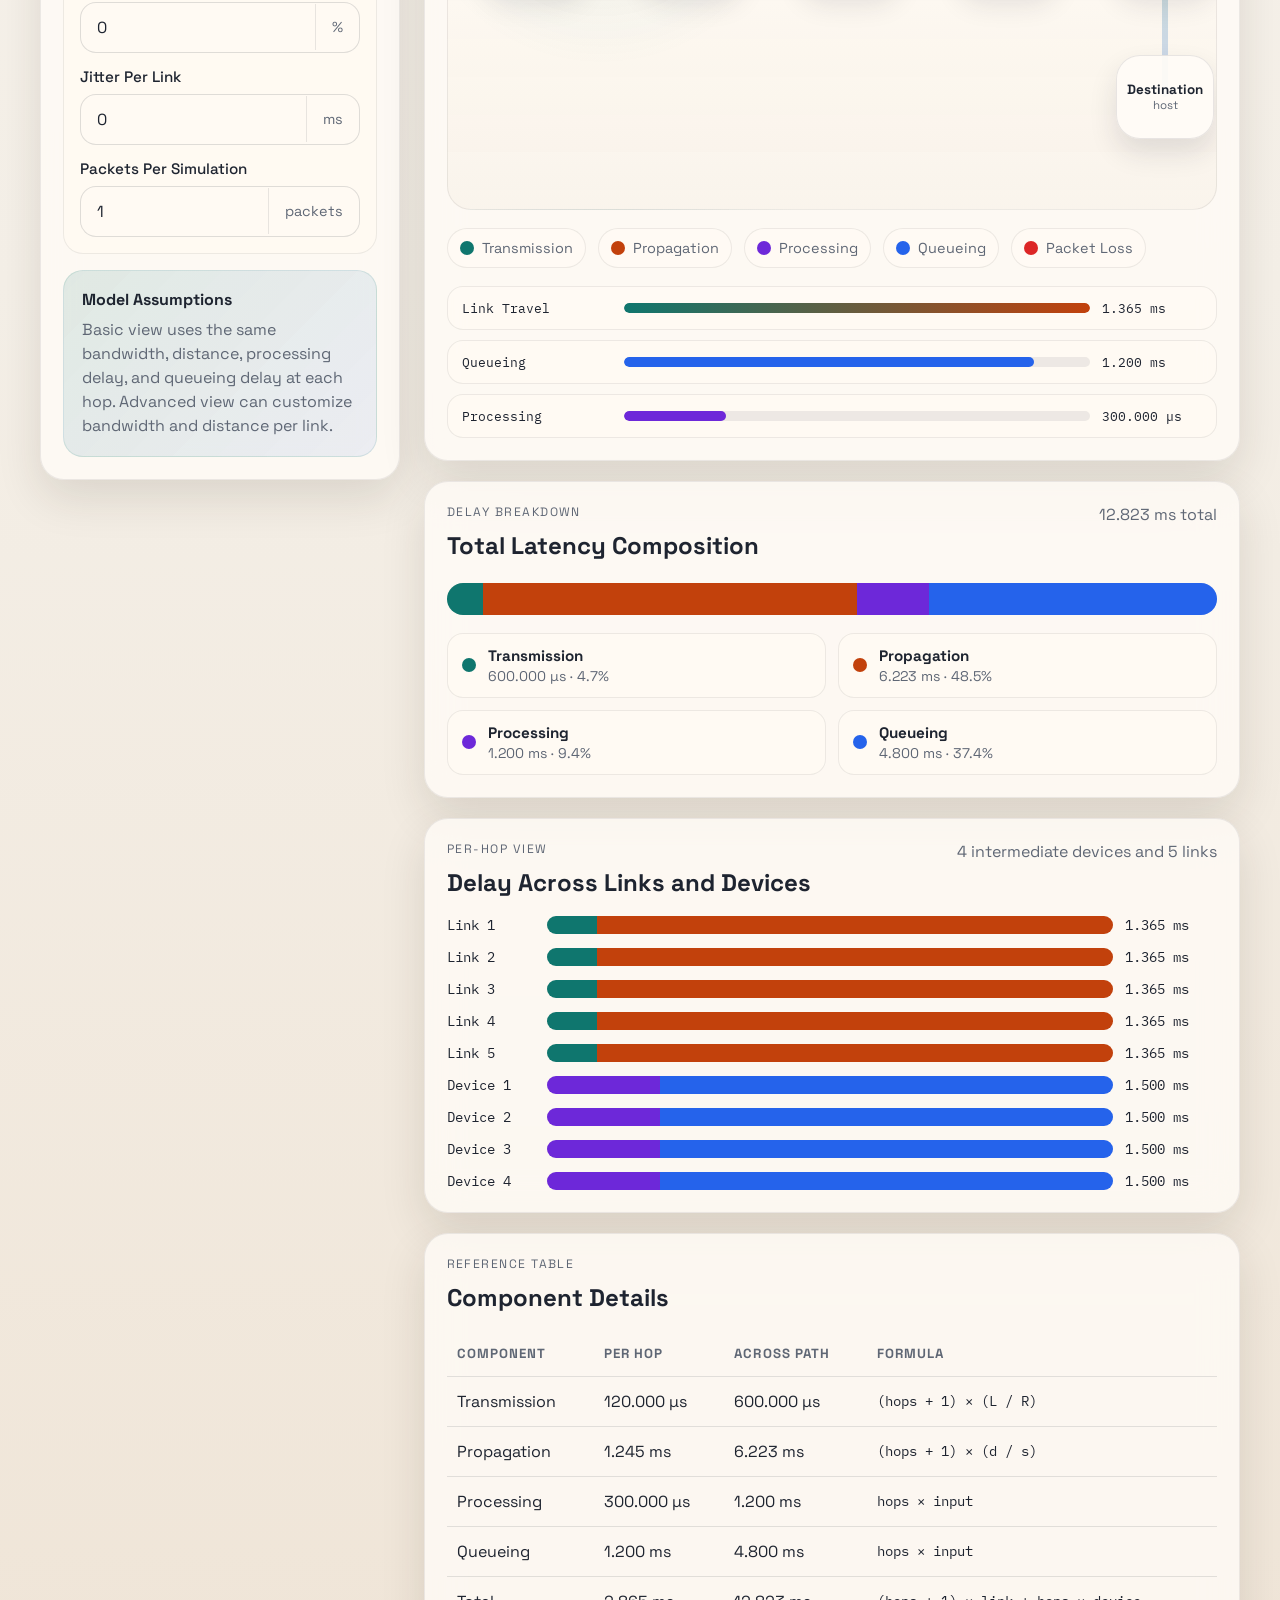
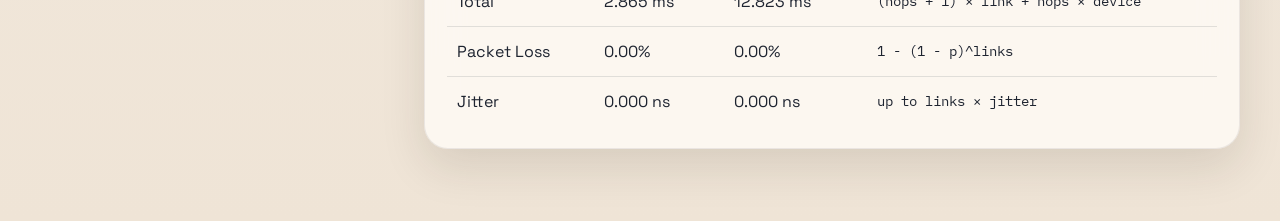
==== commit 79a398d0: "fixed some stuff" ====
--- a/index.html
+++ b/index.html
@@ -64,6 +64,7 @@
                 name="packetSize"
                 type="number"
                 min="1"
+                max="1000000"
                 step="1"
                 value="1500"
               />
@@ -79,6 +80,7 @@
                 name="bandwidthMbps"
                 type="number"
                 min="0.001"
+                max="1000000"
                 step="0.001"
                 value="100"
               />
@@ -94,6 +96,7 @@
                 name="distanceKm"
                 type="number"
                 min="0"
+                max="40075"
                 step="0.1"
                 value="250"
               />
@@ -125,6 +128,7 @@
                 name="hops"
                 type="number"
                 min="0"
+                max="20"
                 step="1"
                 value="4"
               />
@@ -140,6 +144,7 @@
                 name="processingMs"
                 type="number"
                 min="0"
+                max="10000"
                 step="0.01"
                 value="0.3"
               />
@@ -155,6 +160,7 @@
                 name="queueingMs"
                 type="number"
                 min="0"
+                max="10000"
                 step="0.01"
                 value="1.2"
               />
@@ -203,6 +209,7 @@
                     name="jitterMs"
                     type="number"
                     min="0"
+                    max="10000"
                     step="0.01"
                     value="0"
                   />
--- a/styles.css
+++ b/styles.css
@@ -373,6 +373,8 @@
   min-height: 220px;
   margin-top: 20px;
   padding: 32px 18px 28px;
+  overflow-x: auto;
+  overflow-y: hidden;
   border-radius: 24px;
   background:
     radial-gradient(circle at 20% 10%, rgba(15, 118, 110, 0.1), transparent 28%),
@@ -383,11 +385,15 @@
 .simulation-path {
   position: relative;
   min-height: 160px;
+  min-width: 100%;
 }
 
 .packet-layer {
   position: absolute;
-  inset: 0;
+  top: 0;
+  left: 0;
+  bottom: 0;
+  min-width: 100%;
   pointer-events: none;
 }
 
@@ -397,6 +403,7 @@
   border-radius: 999px;
   background: linear-gradient(90deg, rgba(15, 118, 110, 0.22), rgba(37, 99, 235, 0.22));
   transform: translateY(-50%);
+  transform-origin: left center;
 }
 
 .path-node {
